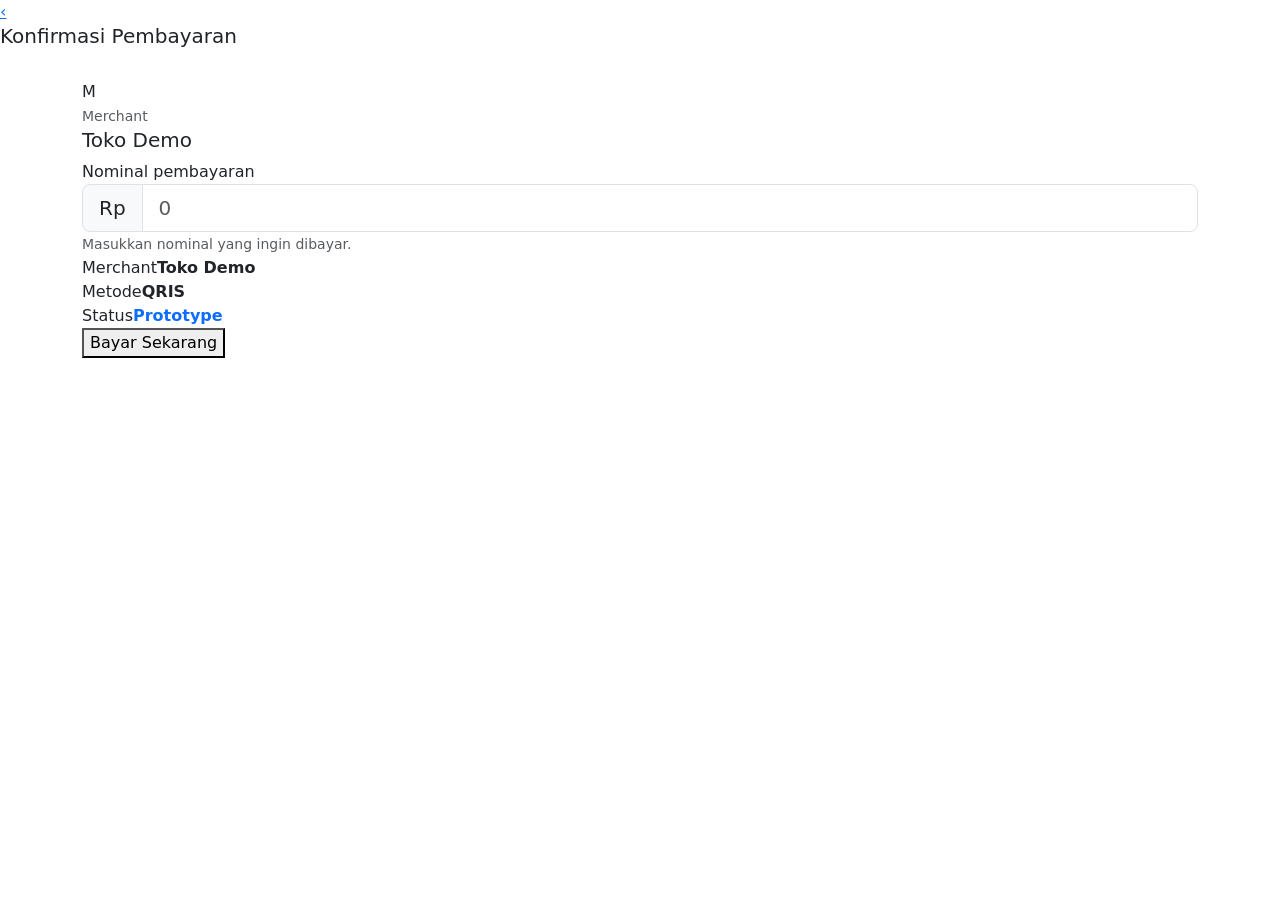
==== confirm.html @ 75abaa08 "Add files via upload" ====
<!doctype html>
<html lang="id">
<head>
  <meta charset="utf-8">
  <meta name="viewport" content="width=device-width,initial-scale=1">
  <title>Konfirmasi — QPay</title>
  <link href="https://cdn.jsdelivr.net/npm/bootstrap@5.3.3/dist/css/bootstrap.min.css" rel="stylesheet">
  <link rel="stylesheet" href="css/style.css">
  <script src="js/app.js" defer></script>
</head>
<body>
<div class="app-shell">
  <header class="simple-header">
    <a href="scan.html">‹</a><h5>Konfirmasi Pembayaran</h5><span></span>
  </header>

  <main class="container py-4">
    <div class="merchant-card">
      <div class="merchant-logo">M</div>
      <div><small class="text-muted">Merchant</small><h5 id="merchant">Toko Demo</h5></div>
    </div>

    <div class="amount-card">
      <label>Nominal pembayaran</label>
      <div class="input-group input-group-lg">
        <span class="input-group-text">Rp</span>
        <input id="amount" class="form-control" type="number" min="1000" placeholder="0">
      </div>
      <small class="text-muted">Masukkan nominal yang ingin dibayar.</small>
    </div>

    <div class="detail-card">
      <div><span>Merchant</span><b id="merchant2">Toko Demo</b></div>
      <div><span>Metode</span><b>QRIS</b></div>
      <div><span>Status</span><b class="text-primary">Prototype</b></div>
    </div>

    <button class="primary-btn" onclick="pay()">Bayar Sekarang</button>
  </main>
</div>
</body>
</html>
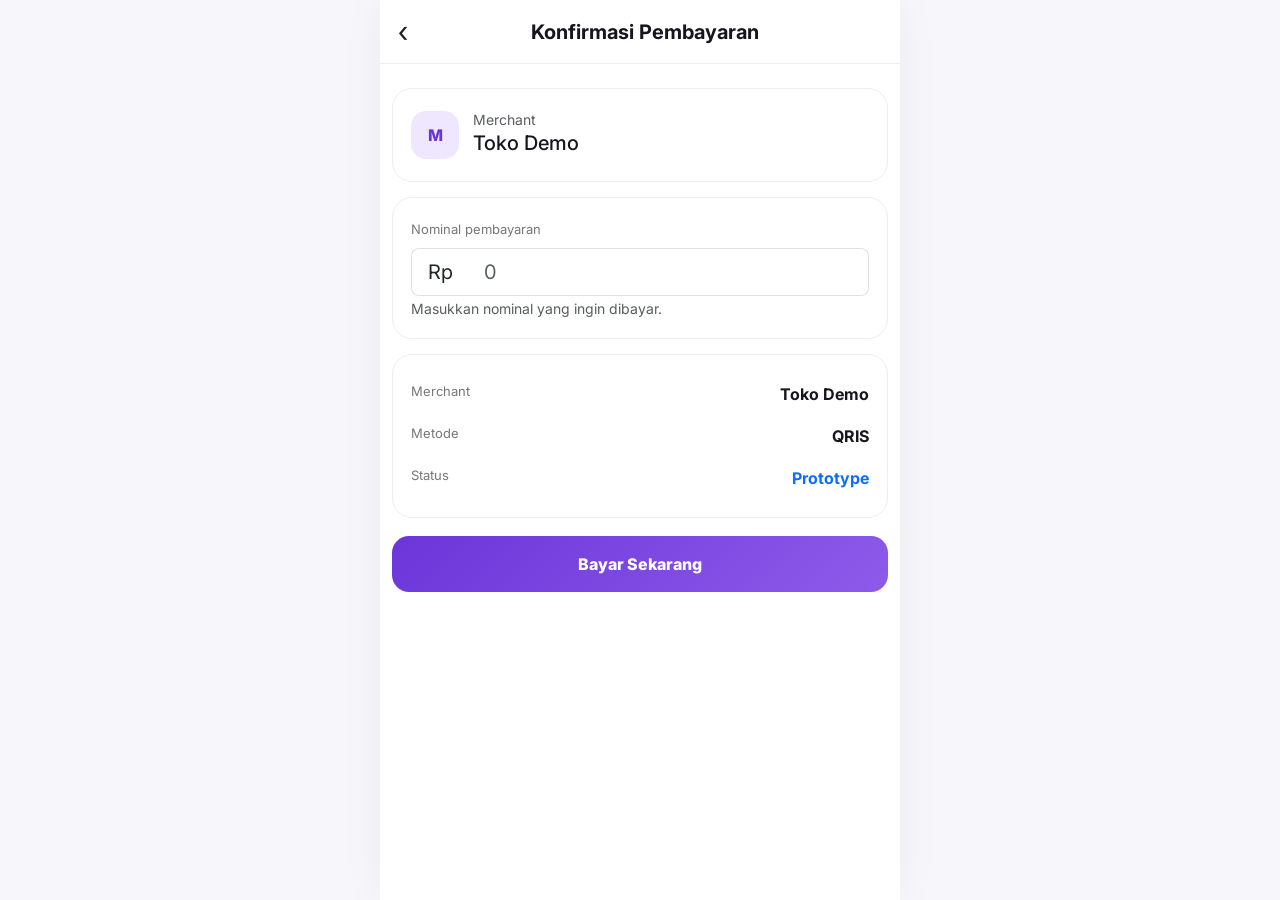
==== commit 8209314e: "Fix stylesheet link path in confirm.html" ====
--- a/confirm.html
+++ b/confirm.html
@@ -5,7 +5,7 @@
   <meta name="viewport" content="width=device-width,initial-scale=1">
   <title>Konfirmasi — QPay</title>
   <link href="https://cdn.jsdelivr.net/npm/bootstrap@5.3.3/dist/css/bootstrap.min.css" rel="stylesheet">
-  <link rel="stylesheet" href="css/style.css">
+  <link rel="stylesheet" href="style.css">
   <script src="js/app.js" defer></script>
 </head>
 <body>
@@ -39,4 +39,4 @@
   </main>
 </div>
 </body>
-</html>+</html>
--- a/style.css
+++ b/style.css
@@ -0,0 +1,8 @@
+@import url('https://fonts.googleapis.com/css2?family=Inter:wght@400;500;600;700;800&display=swap');
+:root{--purple:#6c35d9;--purple2:#8d5bea;--bg:#f7f7fb;--ink:#17151d}
+*{box-sizing:border-box}body{margin:0;background:var(--bg);font-family:Inter,Arial,sans-serif;color:var(--ink)}
+.app-shell{max-width:520px;min-height:100vh;margin:auto;background:#fff;box-shadow:0 0 40px #0000000d}
+.topbar{padding:26px 22px;background:linear-gradient(135deg,var(--purple),var(--purple2));color:#fff;display:flex;justify-content:space-between;align-items:center;border-radius:0 0 28px 28px}.topbar h3{font-weight:800}.avatar{width:44px;height:44px;border-radius:50%;background:#ffffff2b;display:grid;place-items:center;font-weight:800}
+.container{max-width:100%}.hero-card{margin:20px 0;padding:24px;border-radius:24px;background:linear-gradient(135deg,#f0eaff,#faf8ff);display:flex;justify-content:space-between;align-items:center}.hero-card h1{font-size:27px;font-weight:800;margin:12px 0 8px}.hero-card p{margin:0;color:#777}.badge-soft{font-size:11px;font-weight:700;color:var(--purple);letter-spacing:1px}.qr-icon{font-size:65px;color:var(--purple);opacity:.8}
+.scan-btn,.primary-btn,.secondary-btn{border:0;width:100%;border-radius:17px;padding:16px;display:flex;align-items:center;gap:14px;font-family:inherit}.scan-btn{background:#18131f;color:#fff;text-align:left}.scan-btn small{display:block;color:#bdb7c5;margin-top:3px}.scan-symbol{font-size:28px}.arrow{margin-left:auto;font-size:27px}.section-title{margin:28px 0 12px}.menu-grid{display:grid;grid-template-columns:1fr 1fr;gap:12px}.menu-item{padding:20px;border:1px solid #eee;border-radius:18px;text-decoration:none;color:var(--ink);display:flex;gap:10px;align-items:center}.menu-item span{font-size:24px}.notice{padding:16px;border-radius:16px;background:#f7f4ff;font-size:13px}.notice p{margin:6px 0 0;color:#777}
+.simple-header{height:64px;padding:0 18px;display:flex;align-items:center;justify-content:space-between;border-bottom:1px solid #eee}.simple-header a{font-size:30px;text-decoration:none;color:#222}.simple-header h5{margin:0;font-weight:700}.scanner{width:100%;overflow:hidden;border-radius:22px;margin-top:8px}.scanner video{border-radius:22px}.scanner-help{text-align:center;padding:18px}.scanner-help p{color:#777;font-size:13px;margin:6px 0}.divider{display:flex;align-items:center;gap:10px;color:#999;margin:18px 0}.divider:before,.divider:after{content:"";height:1px;background:#eee;flex:1}.secondary-btn{justify-content:center;background:#f0ebff;color:var(--purple);font-weight:700}.merchant-card,.amount-card,.detail-card{border:1px solid #eee;border-radius:20px;padding:18px;margin-bottom:15px}.merchant-card{display:flex;align-items:center;gap:14px}.merchant-logo{width:48px;height:48px;border-radius:15px;background:#eee7ff;color:var(--purple);display:grid;place-items:center;font-weight:800}.amount-card label{font-size:13px;color:#777;margin-bottom:8px}.input-group-text{background:#fff;border-right:0}.form-control{border-left:0}.form-control:focus{box-shadow:none}.detail-card div,.receipt div{display:flex;justify-content:space-between;padding:9px 0}.detail-card span,.receipt span{color:#777;font-size:13px}.primary-btn{justify-content:center;background:linear-gradient(135deg,var(--purple),var(--purple2));color:#fff;font-weight:800;margin-top:18px}.success-card{text-align:center;padding-top:25px}.check{width:82px;height:82px;border-radius:50%;background:#e9f9ef;color:#22a55a;display:grid;place-items:center;font-size:45px;font-weight:700;margin:20px auto}.success-card h1{font-weight:800;margin:5px 0 25px}.receipt{text-align:left;border:1px dashed #ddd;border-radius:18px;padding:10px 17px;margin-bottom:20px}.history-item{padding:16px;border-bottom:1px solid #eee;display:flex;align-items:center;gap:12px}.history-icon{width:44px;height:44px;border-radius:14px;background:#f0ebff;color:var(--purple);display:grid;place-items:center}.history-info{flex:1}.history-info b{display:block}.history-info small{color:#888}.history-amount{font-weight:700}
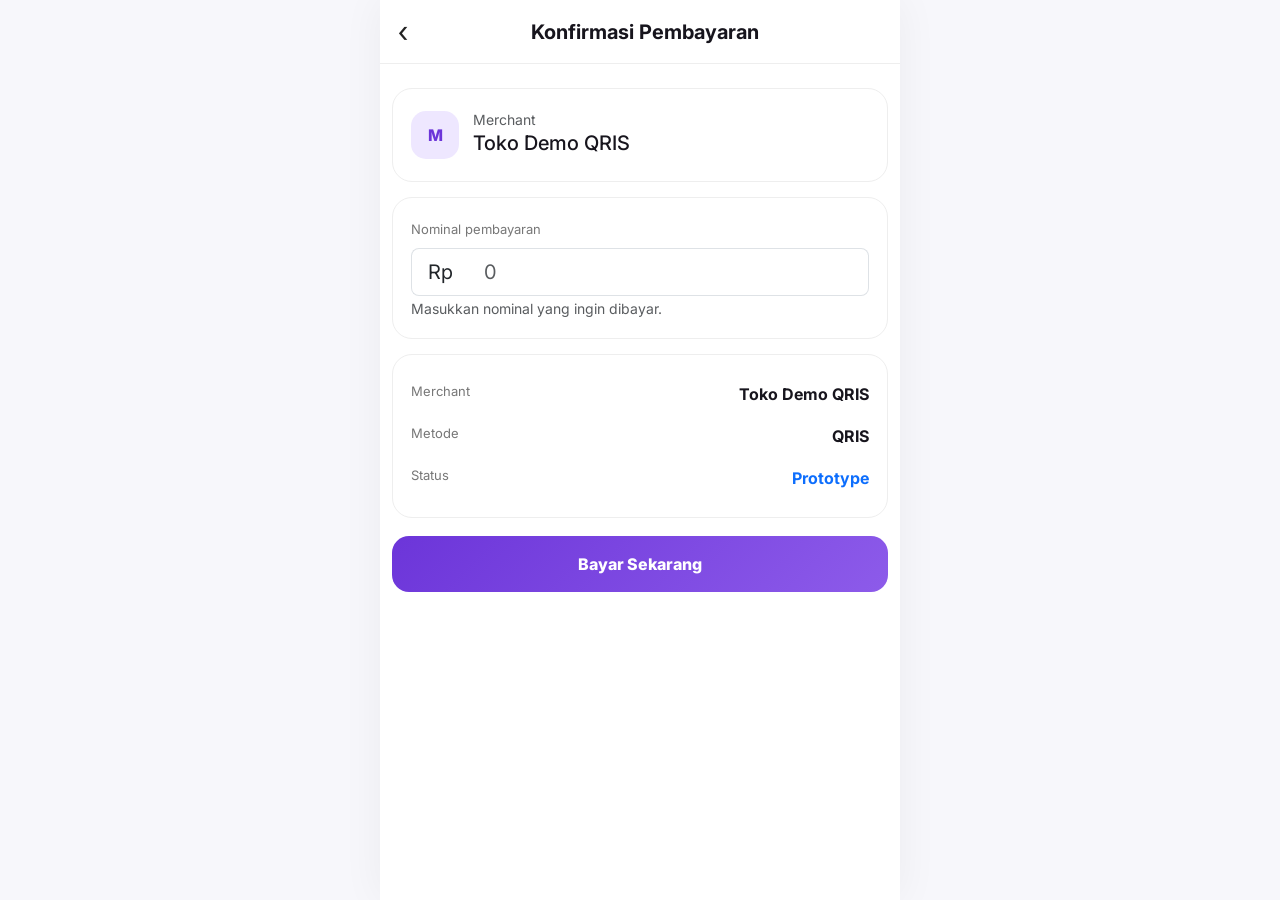
==== commit b8b0e675: "Update script source path in confirm.html" ====
--- a/confirm.html
+++ b/confirm.html
@@ -6,7 +6,7 @@
   <title>Konfirmasi — QPay</title>
   <link href="https://cdn.jsdelivr.net/npm/bootstrap@5.3.3/dist/css/bootstrap.min.css" rel="stylesheet">
   <link rel="stylesheet" href="style.css">
-  <script src="js/app.js" defer></script>
+  <script src="app.js" defer></script>
 </head>
 <body>
 <div class="app-shell">
